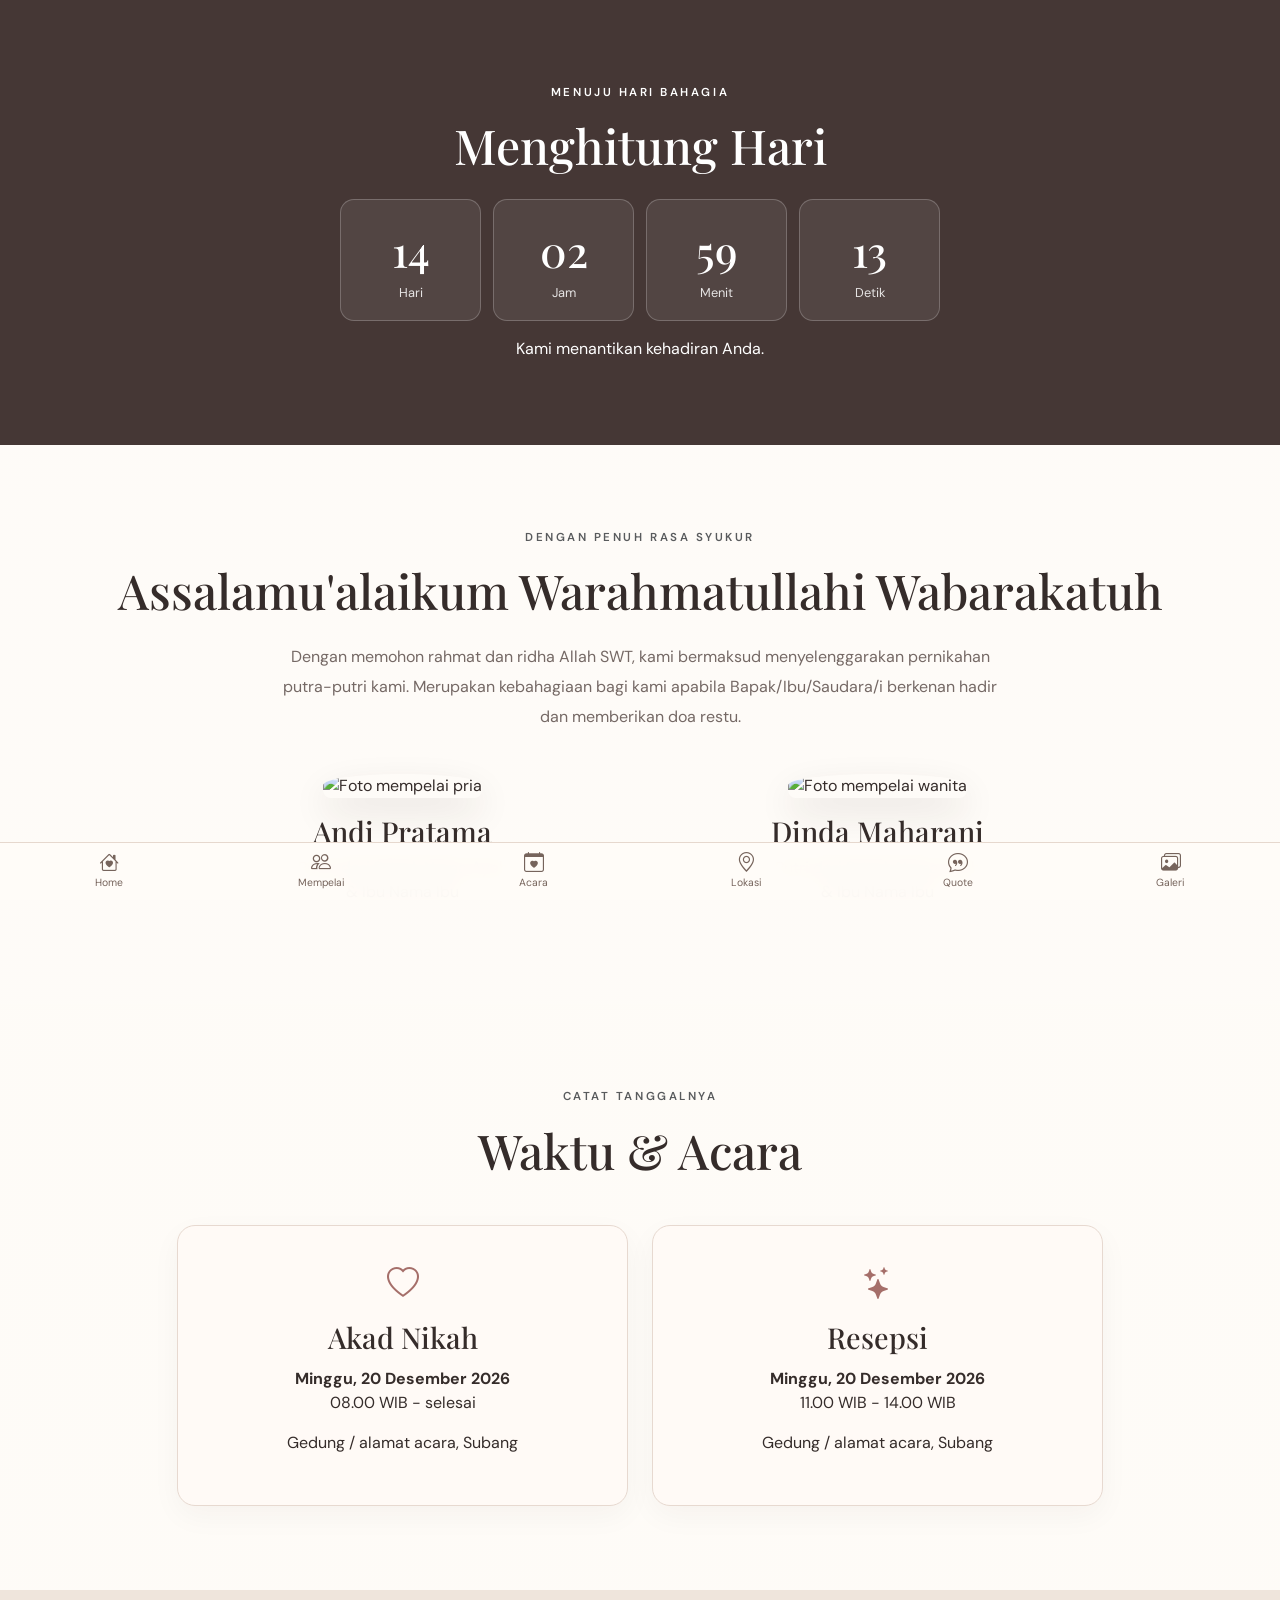
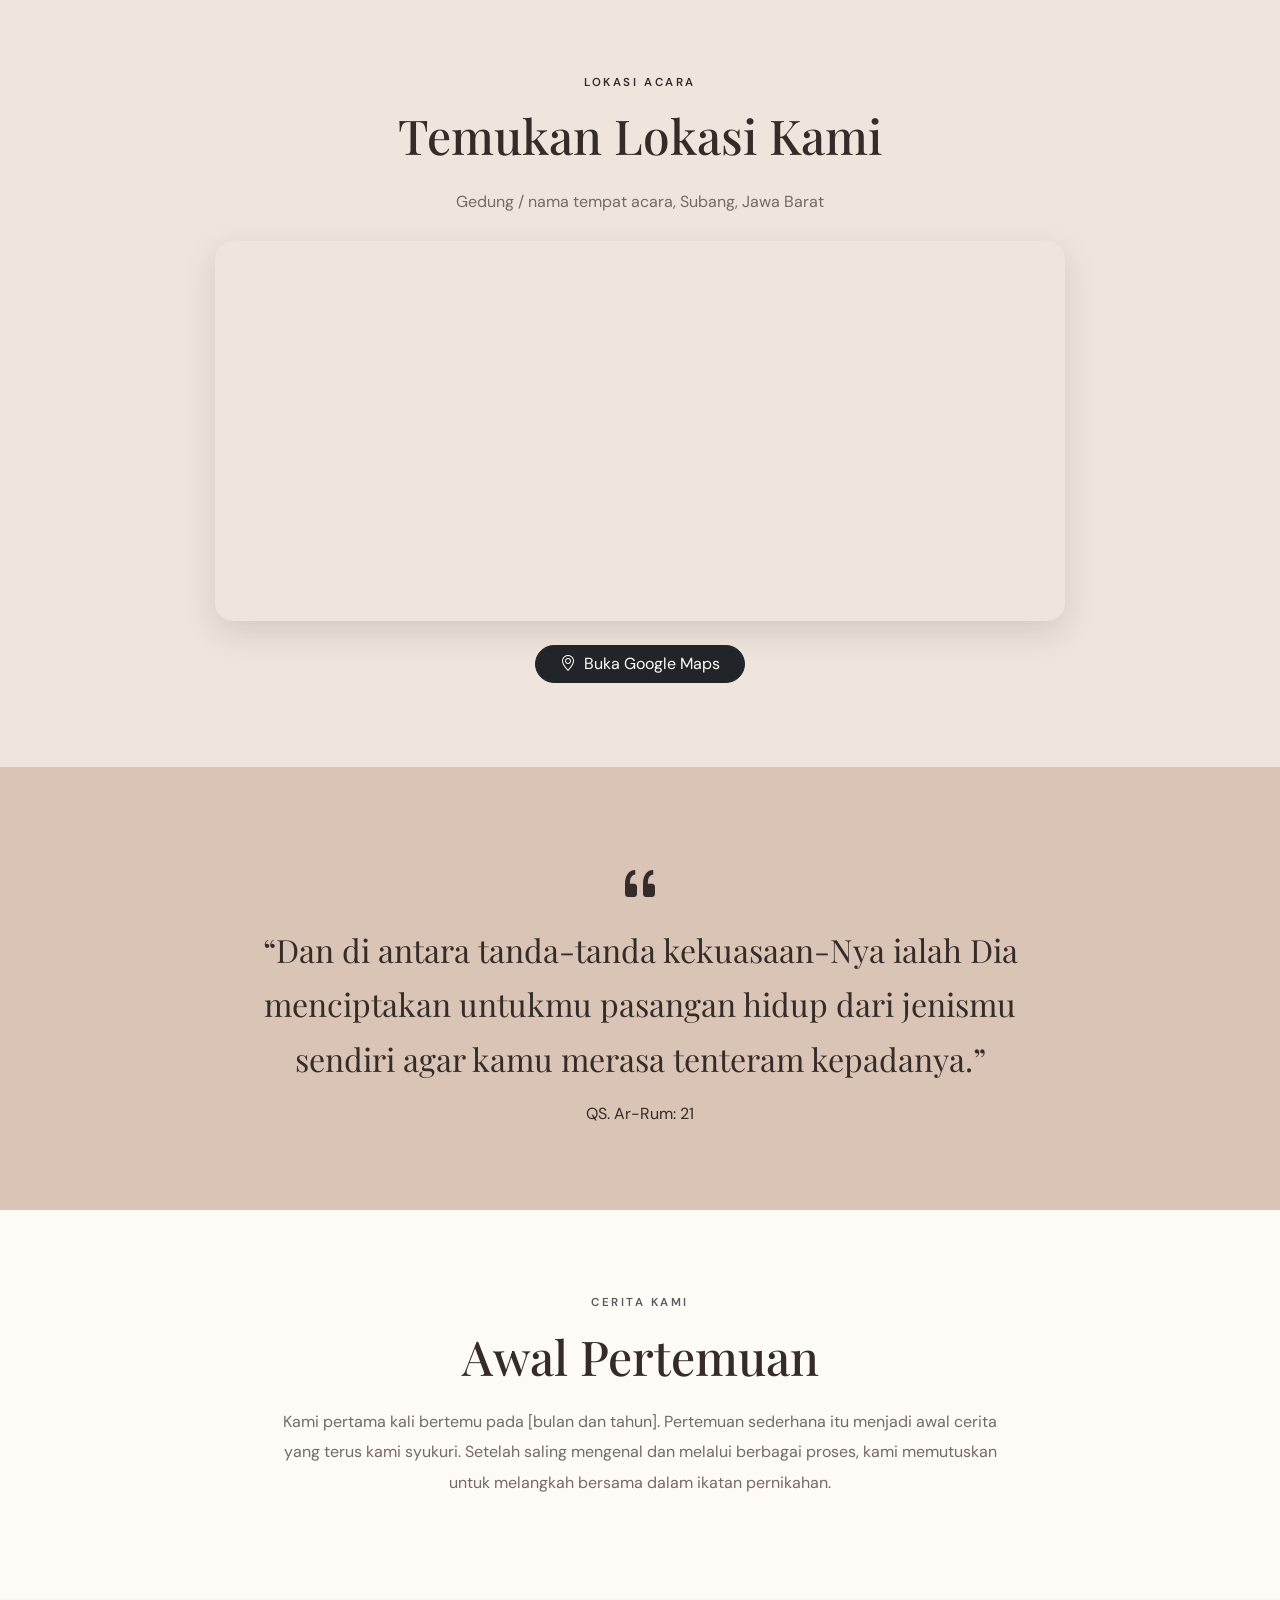
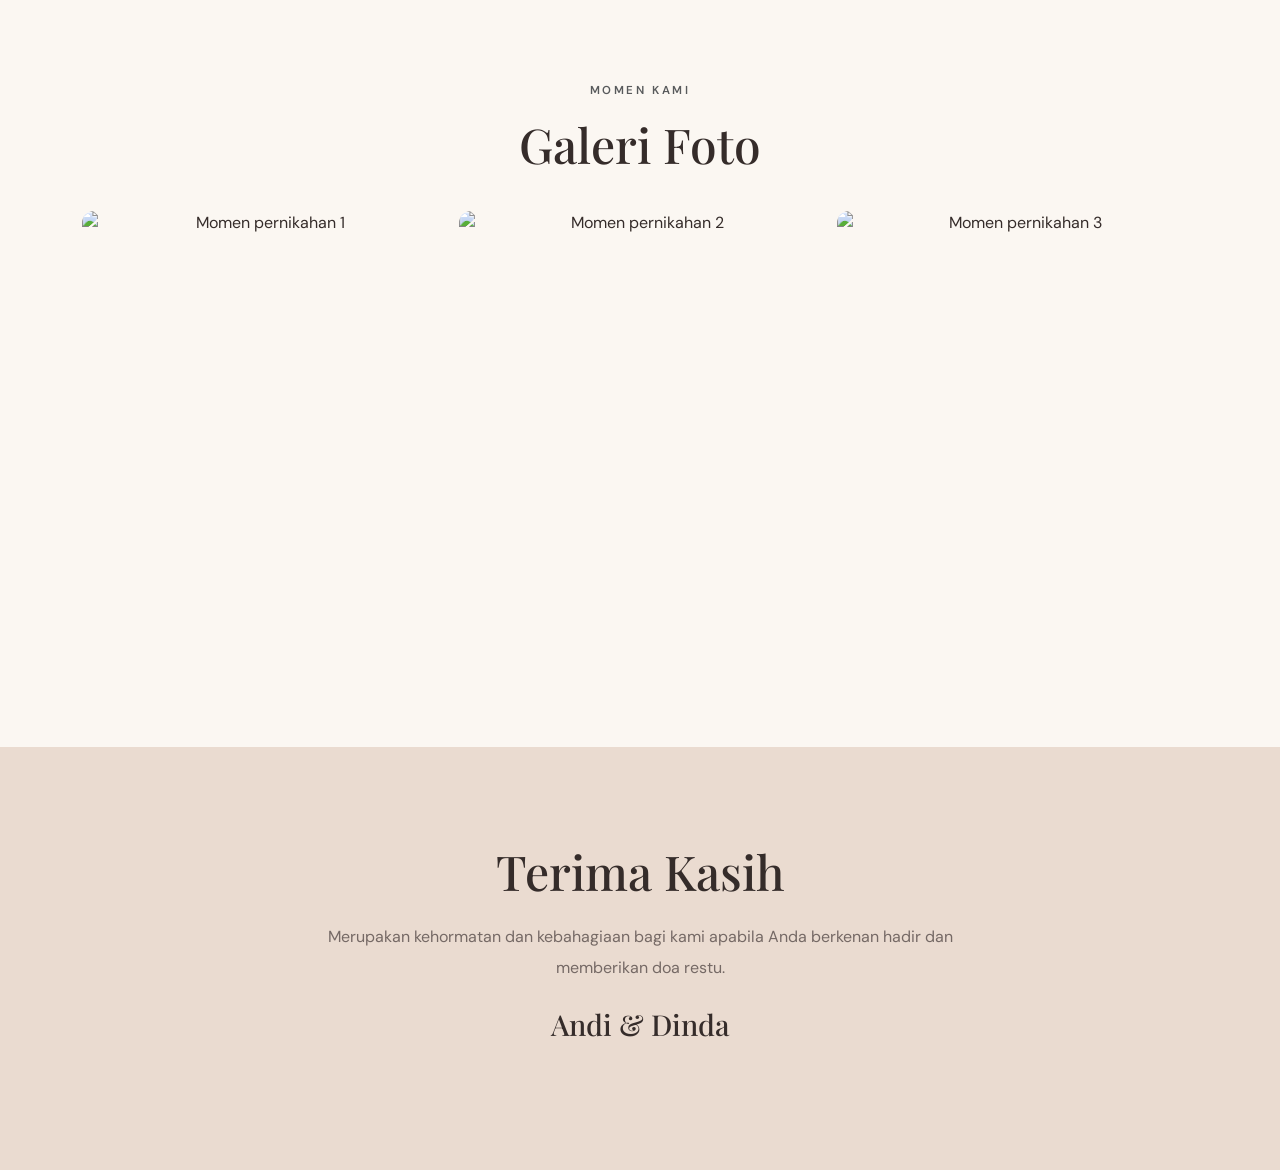
==== undangan-pernikahan-template-02/isi.html @ fbd744ca "Add files via upload" ====
<!doctype html>
<html lang="id">
<head>
  <meta charset="utf-8">
  <meta name="viewport" content="width=device-width, initial-scale=1">
  <meta name="description" content="Undangan pernikahan Andi dan Dinda.">
  <title>Andi & Dinda | Undangan Pernikahan</title>
  <link href="https://cdn.jsdelivr.net/npm/bootstrap@5.3.8/dist/css/bootstrap.min.css" rel="stylesheet">
  <link href="https://cdn.jsdelivr.net/npm/bootstrap-icons@1.11.3/font/bootstrap-icons.min.css" rel="stylesheet">
  <link href="style.css" rel="stylesheet">
</head>
<body class="invitation-page">
  <main>
    <section id="countdown" class="section-pad countdown-section text-center section-anchor">
      <div class="container reveal">
        <p class="eyebrow">MENUJU HARI BAHAGIA</p>
        <h2 class="section-title">Menghitung Hari</h2>
        <div class="countdown-grid mx-auto mt-4" aria-label="Hitung mundur pernikahan">
          <div><strong id="days">0</strong><span>Hari</span></div>
          <div><strong id="hours">00</strong><span>Jam</span></div>
          <div><strong id="minutes">00</strong><span>Menit</span></div>
          <div><strong id="seconds">00</strong><span>Detik</span></div>
        </div>
        <p id="countdownMessage" class="mt-3 mb-0">Kami menantikan kehadiran Anda.</p>
      </div>
    </section>

    <section class="section-pad text-center floral-section section-anchor" id="mempelai">
      <div class="container reveal scroll-rise">
        <p class="eyebrow text-muted">DENGAN PENUH RASA SYUKUR</p>
        <h2 class="section-title">Assalamu'alaikum Warahmatullahi Wabarakatuh</h2>
        <p class="section-copy mx-auto">Dengan memohon rahmat dan ridha Allah SWT, kami bermaksud menyelenggarakan pernikahan putra-putri kami. Merupakan kebahagiaan bagi kami apabila Bapak/Ibu/Saudara/i berkenan hadir dan memberikan doa restu.</p>
        <div class="row g-4 justify-content-center mt-3">
          <div class="col-10 col-md-5">
            <img class="couple-photo" src="https://images.unsplash.com/photo-1532712938310-34cb3982ef74?auto=format&fit=crop&w=900&q=85" alt="Foto mempelai pria">
            <h3 class="person-name mt-3">Andi Pratama</h3>
            <p>Putra dari Bapak Nama Ayah<br>& Ibu Nama Ibu</p>
          </div>
          <div class="col-10 col-md-5">
            <img class="couple-photo" src="https://images.unsplash.com/photo-1537633552985-df8429e8048b?auto=format&fit=crop&w=900&q=85" alt="Foto mempelai wanita">
            <h3 class="person-name mt-3">Dinda Maharani</h3>
            <p>Putri dari Bapak Nama Ayah<br>& Ibu Nama Ibu</p>
          </div>
        </div>
      </div>
    </section>

    <section id="acara" class="section-pad floral-section text-center section-anchor">
      <div class="container reveal scroll-rise">
        <p class="eyebrow text-muted">CATAT TANGGALNYA</p>
        <h2 class="section-title">Waktu & Acara</h2>
        <div class="row justify-content-center g-4 mt-2">
          <div class="col-11 col-md-5"><div class="event-card h-100">
            <i class="bi bi-heart event-icon"></i>
            <h3>Akad Nikah</h3>
            <p><strong>Minggu, 20 Desember 2026</strong><br>08.00 WIB - selesai</p>
            <p>Gedung / alamat acara, Subang</p>
          </div></div>
          <div class="col-11 col-md-5"><div class="event-card h-100">
            <i class="bi bi-stars event-icon"></i>
            <h3>Resepsi</h3>
            <p><strong>Minggu, 20 Desember 2026</strong><br>11.00 WIB - 14.00 WIB</p>
            <p>Gedung / alamat acara, Subang</p>
          </div></div>
        </div>
      </div>
    </section>

    <section id="lokasi" class="section-pad location-section text-center section-anchor">
      <div class="container reveal scroll-rise">
        <p class="eyebrow">LOKASI ACARA</p>
        <h2 class="section-title">Temukan Lokasi Kami</h2>
        <p class="section-copy mx-auto">Gedung / nama tempat acara, Subang, Jawa Barat</p>
        <div class="map-frame mx-auto mt-4">
          <!-- Ganti query pada URL dengan nama/alamat lokasi acara yang tepat. -->
          <iframe title="Peta lokasi acara" src="https://maps.google.com/maps?q=Subang%2C%20Jawa%20Barat&t=&z=13&ie=UTF8&iwloc=&output=embed" loading="lazy" referrerpolicy="no-referrer-when-downgrade" allowfullscreen></iframe>
        </div>
        <a class="btn btn-dark rounded-pill mt-4 px-4" target="_blank" rel="noopener" href="https://www.google.com/maps/search/?api=1&query=Subang%2C%20Jawa%20Barat">
          <i class="bi bi-geo-alt me-2"></i>Buka Google Maps
        </a>
      </div>
    </section>

    <section id="quote" class="section-pad quote-section text-center section-anchor">
      <div class="container reveal scroll-rise">
        <i class="bi bi-quote quote-mark"></i>
        <blockquote class="quote-text mx-auto">“Dan di antara tanda-tanda kekuasaan-Nya ialah Dia menciptakan untukmu pasangan hidup dari jenismu sendiri agar kamu merasa tenteram kepadanya.”</blockquote>
        <p class="mb-0">QS. Ar-Rum: 21</p>
      </div>
    </section>

    <section id="pertemuan" class="section-pad floral-section text-center section-anchor">
      <div class="container reveal">
        <p class="eyebrow text-muted">CERITA KAMI</p>
        <h2 class="section-title">Awal Pertemuan</h2>
        <p class="section-copy mx-auto">Kami pertama kali bertemu pada [bulan dan tahun]. Pertemuan sederhana itu menjadi awal cerita yang terus kami syukuri. Setelah saling mengenal dan melalui berbagai proses, kami memutuskan untuk melangkah bersama dalam ikatan pernikahan.</p>
      </div>
    </section>

    <section id="galeri" class="section-pad gallery-section text-center section-anchor">
      <div class="container reveal">
        <p class="eyebrow text-muted">MOMEN KAMI</p>
        <h2 class="section-title">Galeri Foto</h2>
        <div class="row g-3 mt-3">
          <div class="col-6 col-md-4"><img class="gallery-photo" src="https://images.unsplash.com/photo-1519741497674-611481863552?auto=format&fit=crop&w=900&q=85" alt="Momen pernikahan 1" loading="lazy"></div>
          <div class="col-6 col-md-4"><img class="gallery-photo" src="https://images.unsplash.com/photo-1511285560929-80b456fea0bc?auto=format&fit=crop&w=900&q=85" alt="Momen pernikahan 2" loading="lazy"></div>
          <div class="col-6 col-md-4"><img class="gallery-photo" src="https://images.unsplash.com/photo-1465495976277-4387d4b0e4a6?auto=format&fit=crop&w=900&q=85" alt="Momen pernikahan 3" loading="lazy"></div>
        </div>
      </div>
    </section>

    <section id="penutup" class="section-pad closing-section text-center section-anchor">
      <div class="container reveal">
        <h2 class="section-title">Terima Kasih</h2>
        <p class="section-copy mx-auto">Merupakan kehormatan dan kebahagiaan bagi kami apabila Anda berkenan hadir dan memberikan doa restu.</p>
        <h3 class="person-name mt-4">Andi & Dinda</h3>
      </div>
    </section>
  </main>

  <nav class="bottom-nav" aria-label="Navigasi undangan">
    <a href="#home"><i class="bi bi-house-heart"></i><span>Home</span></a>
    <a href="#mempelai"><i class="bi bi-people"></i><span>Mempelai</span></a>
    <a href="#acara"><i class="bi bi-calendar-heart"></i><span>Acara</span></a>
    <a href="#lokasi"><i class="bi bi-geo-alt"></i><span>Lokasi</span></a>
    <a href="#quote"><i class="bi bi-chat-quote"></i><span>Quote</span></a>
    <a href="#galeri"><i class="bi bi-images"></i><span>Galeri</span></a>
  </nav>

  <script src="script.js"></script>
</body>
</html>
---- undangan-pernikahan-template-02/style.css ----
@import url('https://fonts.googleapis.com/css2?family=DM+Sans:wght@400;500;600&family=Playfair+Display:wght@400;500;600&display=swap');

:root {
  --cream: #f8f3ed;
  --ink: #352c2a;
  --rose: #a56e69;
  --muted: #756965;
}
* { box-sizing: border-box; }
html { scroll-behavior: smooth; scroll-padding-top: 20px; }
body { margin: 0; color: var(--ink); font-family: 'DM Sans', sans-serif; background: var(--cream); }
h1, h2, h3, .person-name { font-family: 'Playfair Display', serif; }
.cover-page { min-height: 100vh; }
.cover-wrap {
  min-height: 100vh; position: relative; display: grid; place-items: center; padding: 32px 18px;
  color: white; background: url('fhoto cover.jpg') center 42% / cover no-repeat;
}
.cover-shade, .hero-overlay { position: absolute; inset: 0; background: linear-gradient(180deg, rgba(24,19,18,.24), rgba(24,19,18,.72)); }
.cover-content { position: relative; z-index: 1; width: min(100%, 620px); padding: 36px 20px; }
.eyebrow { letter-spacing: .22em; font-size: .72rem; font-weight: 600; }
.cover-names, .display-names { font-size: clamp(3rem, 10vw, 5.7rem); line-height: 1.08; margin: 16px 0; }
.cover-names span, .display-names span { color: #e5c6b7; font-style: italic; }
.cover-date { letter-spacing: .12em; }
.guest-box { margin: 28px auto; padding: 14px 20px; max-width: 330px; border-top: 1px solid #ffffff88; border-bottom: 1px solid #ffffff88; }
.guest-name { font-weight: 600; font-size: 1.1rem; }
.open-invitation { color: var(--ink); font-weight: 600; }
.cover-note { font-size: .85rem; }
.hero-flower {
  min-height: 92vh; display: grid; place-items: center; position: relative; color: white; padding: 100px 18px 120px;
  background: url('https://images.unsplash.com/photo-1490750967868-88aa4486c946?auto=format&fit=crop&w=1800&q=90') center / cover no-repeat;
}
.hero-overlay { background: linear-gradient(180deg, rgba(38,27,25,.38), rgba(38,27,25,.65)); }
.hero-text { position: relative; z-index: 1; max-width: 760px; }
.hero-text .lead { max-width: 560px; margin: 18px auto; }
.hero-date { margin: 24px 0; letter-spacing: .1em; }
.section-pad { padding: 84px 0; }
.floral-section { background: linear-gradient(rgba(255,252,248,.92), rgba(255,252,248,.92)), url('https://images.unsplash.com/photo-1490750967868-88aa4486c946?auto=format&fit=crop&w=1600&q=85') center / cover fixed; }
.section-title { font-size: clamp(2rem, 5vw, 3rem); margin: 12px 0 22px; }
.section-copy { max-width: 720px; color: var(--muted); line-height: 1.9; }
.couple-photo { width: min(100%, 300px); aspect-ratio: 4 / 5; object-fit: cover; border-radius: 48% 48% 8px 8px; box-shadow: 0 14px 36px #38251d1c; }
.person-name { font-size: 1.8rem; }
.countdown-section { background: #453735; color: white; }
.countdown-grid { display: grid; grid-template-columns: repeat(4, minmax(0, 1fr)); gap: 12px; max-width: 600px; }
.countdown-grid div { background: #ffffff12; border: 1px solid #ffffff38; border-radius: 14px; padding: 18px 8px; }
.countdown-grid strong { display: block; font-size: clamp(1.7rem, 5vw, 2.7rem); font-weight: 500; font-family: 'Playfair Display', serif; }
.countdown-grid span { display: block; font-size: .8rem; opacity: .85; }
.event-card { background: #fffaf6; padding: 34px 22px; border: 1px solid #e7d9d0; border-radius: 18px; box-shadow: 0 10px 30px #38251d0a; }
.event-card h3 { font-size: 1.8rem; margin: 12px 0; }
.event-icon { font-size: 2rem; color: var(--rose); }
.location-section { background: #efe5dc; }
.map-frame { max-width: 850px; overflow: hidden; border-radius: 18px; box-shadow: 0 12px 32px #38251d22; }
.map-frame iframe { display: block; width: 100%; height: 380px; border: 0; }
.quote-section { background: #d9c4b5; }
.quote-mark { font-size: 3rem; }
.quote-text { max-width: 760px; font-family: 'Playfair Display', serif; font-size: clamp(1.3rem, 3.5vw, 2rem); line-height: 1.7; }
.gallery-section { background: #fbf7f2; }
.gallery-photo { display: block; width: 100%; aspect-ratio: 4 / 5; object-fit: cover; border-radius: 12px; transition: transform .35s ease, box-shadow .35s ease; }
.gallery-photo:hover { transform: translateY(-5px); box-shadow: 0 14px 28px #38251d20; }
.closing-section { padding-bottom: 120px; background: #eadbd0; }
.bottom-nav {
  position: fixed; z-index: 1000; bottom: 0; left: 0; right: 0; display: flex; justify-content: space-around; gap: 2px;
  padding: 9px 4px calc(9px + env(safe-area-inset-bottom)); background: rgba(255,252,248,.96); border-top: 1px solid #e6d8ce;
  backdrop-filter: blur(12px);
}
.bottom-nav a { flex: 1; min-width: 0; display: flex; flex-direction: column; align-items: center; gap: 3px; color: #76645c; text-decoration: none; font-size: .65rem; }
.bottom-nav i { font-size: 1.25rem; line-height: 1; }
.bottom-nav a.active { color: #9a5e58; }
.reveal { opacity: 0; transform: translateY(42px); transition: opacity .85s ease, transform .85s cubic-bezier(.2,.7,.2,1); }
.reveal.visible { opacity: 1; transform: translateY(0); }
@media (max-width: 480px) {
  .section-pad { padding: 64px 0; }
  .countdown-grid { gap: 6px; padding: 0 8px; }
  .countdown-grid div { padding: 14px 4px; }
  .bottom-nav a { font-size: .58rem; }
  .bottom-nav i { font-size: 1.15rem; }
  .map-frame iframe { height: 300px; }
}
@media (prefers-reduced-motion: reduce) {
  html { scroll-behavior: auto; }
  .reveal { opacity: 1; transform: none; transition: none; }
}

/* Animasi muncul dari bawah saat di-scroll */
.scroll-rise {
  opacity: 0;
  transform: translateY(55px);
  transition:
    opacity 0.9s ease,
    transform 0.9s cubic-bezier(0.22, 1, 0.36, 1);
}

.scroll-rise.is-visible {
  opacity: 1;
  transform: translateY(0);
}

@media (prefers-reduced-motion: reduce) {
  .scroll-rise {
    opacity: 1;
    transform: none;
    transition: none;
  }
}
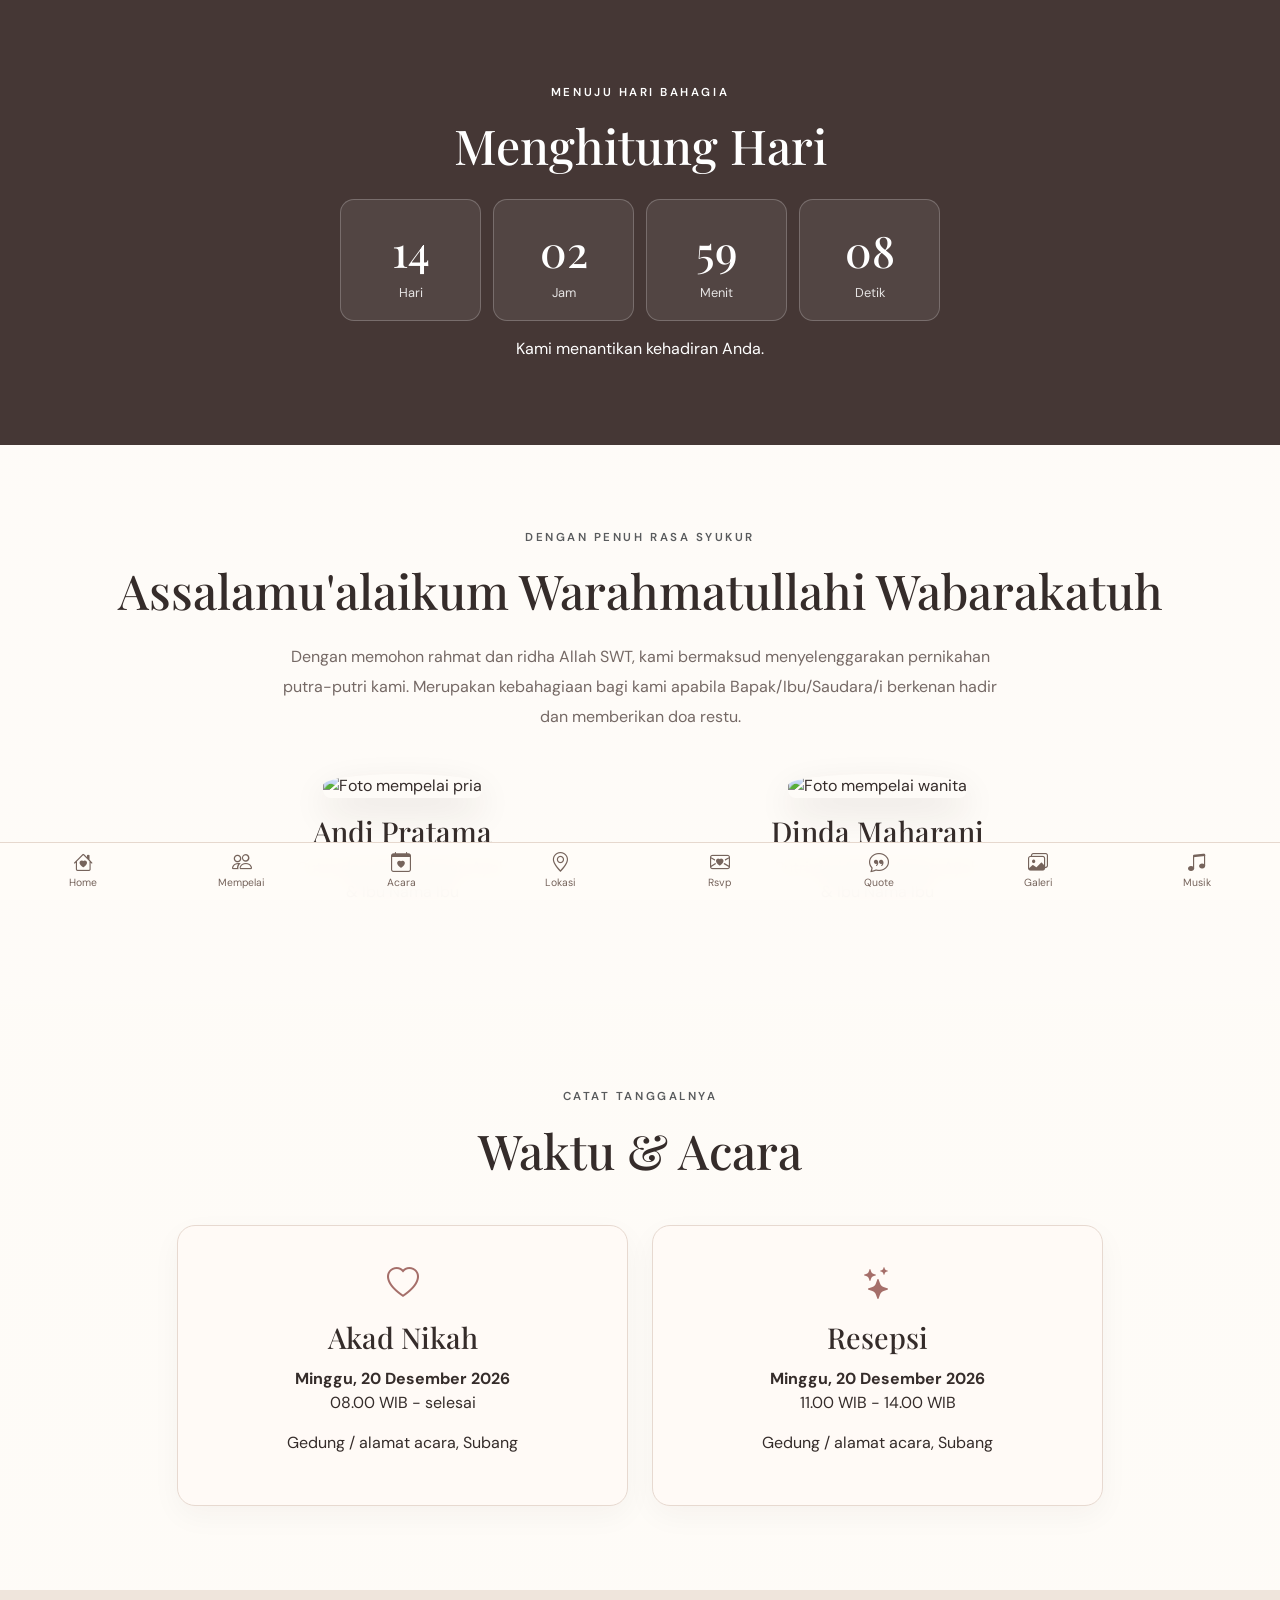
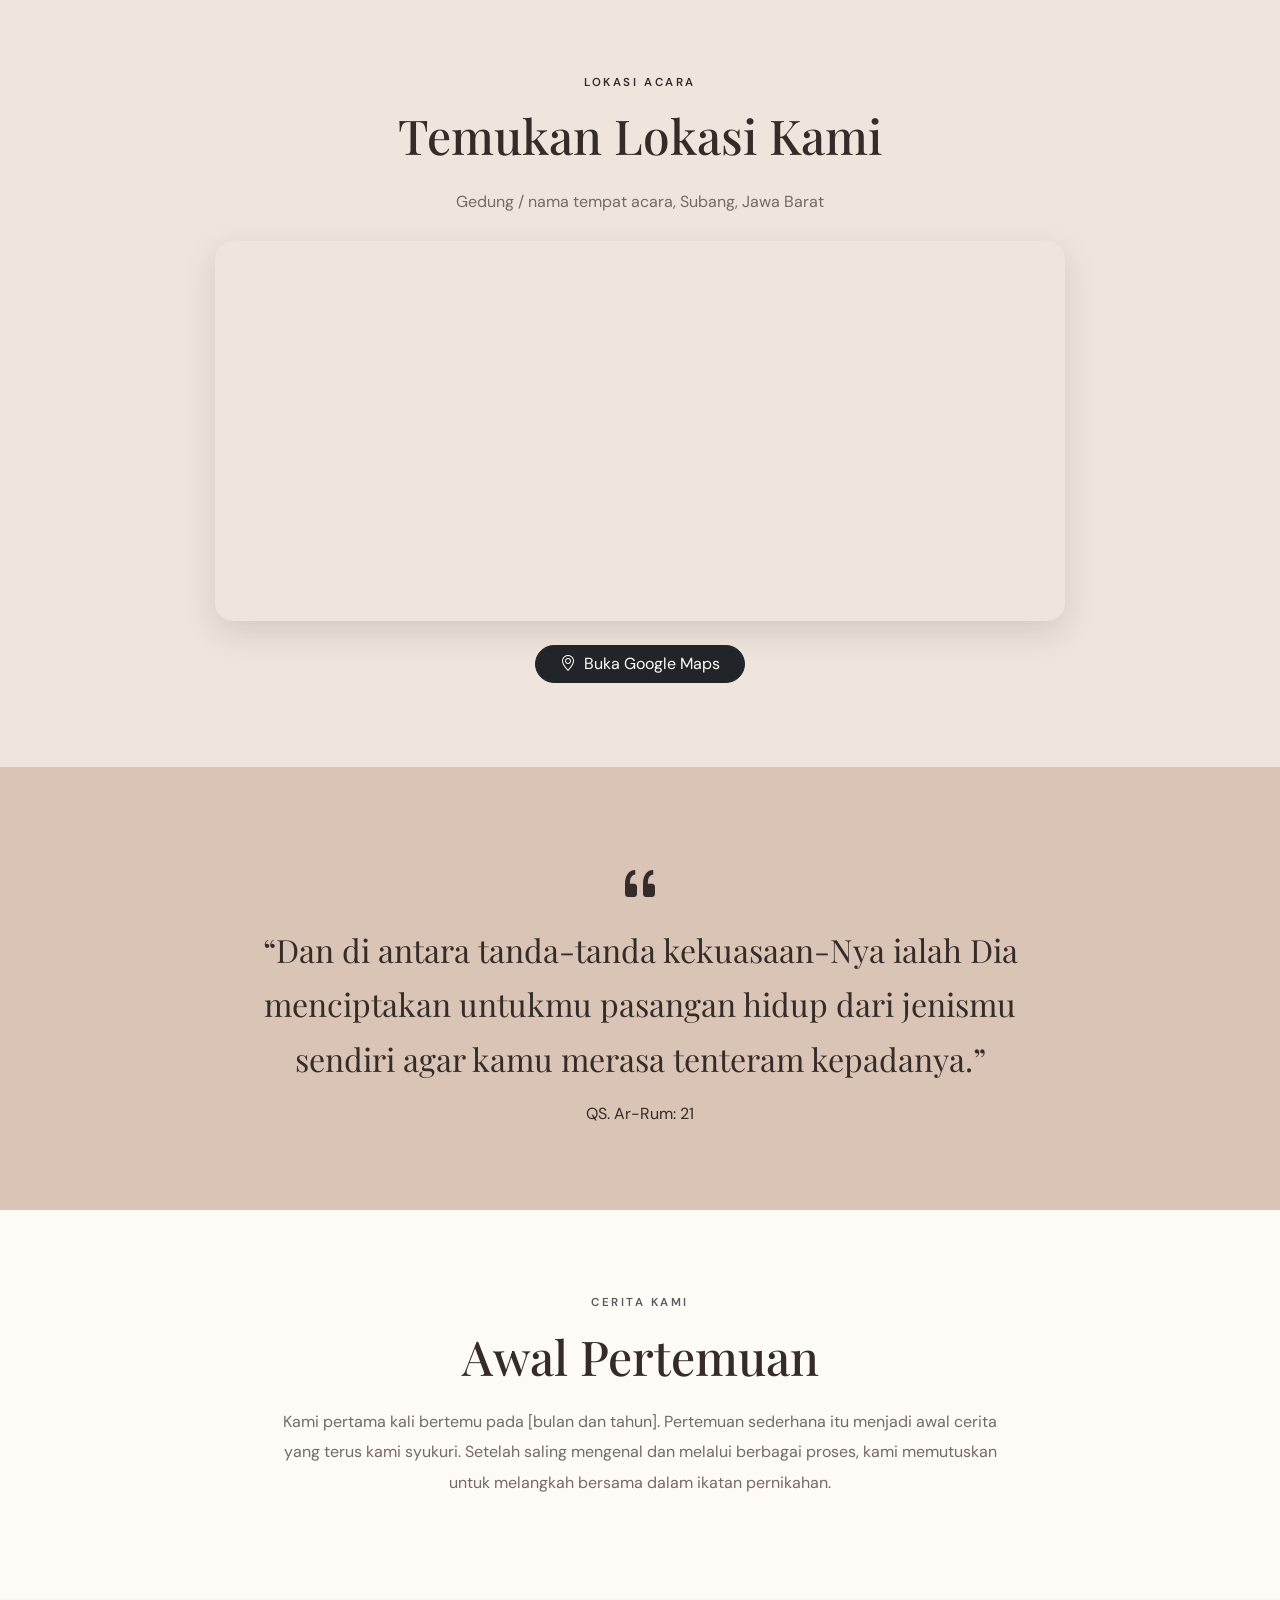
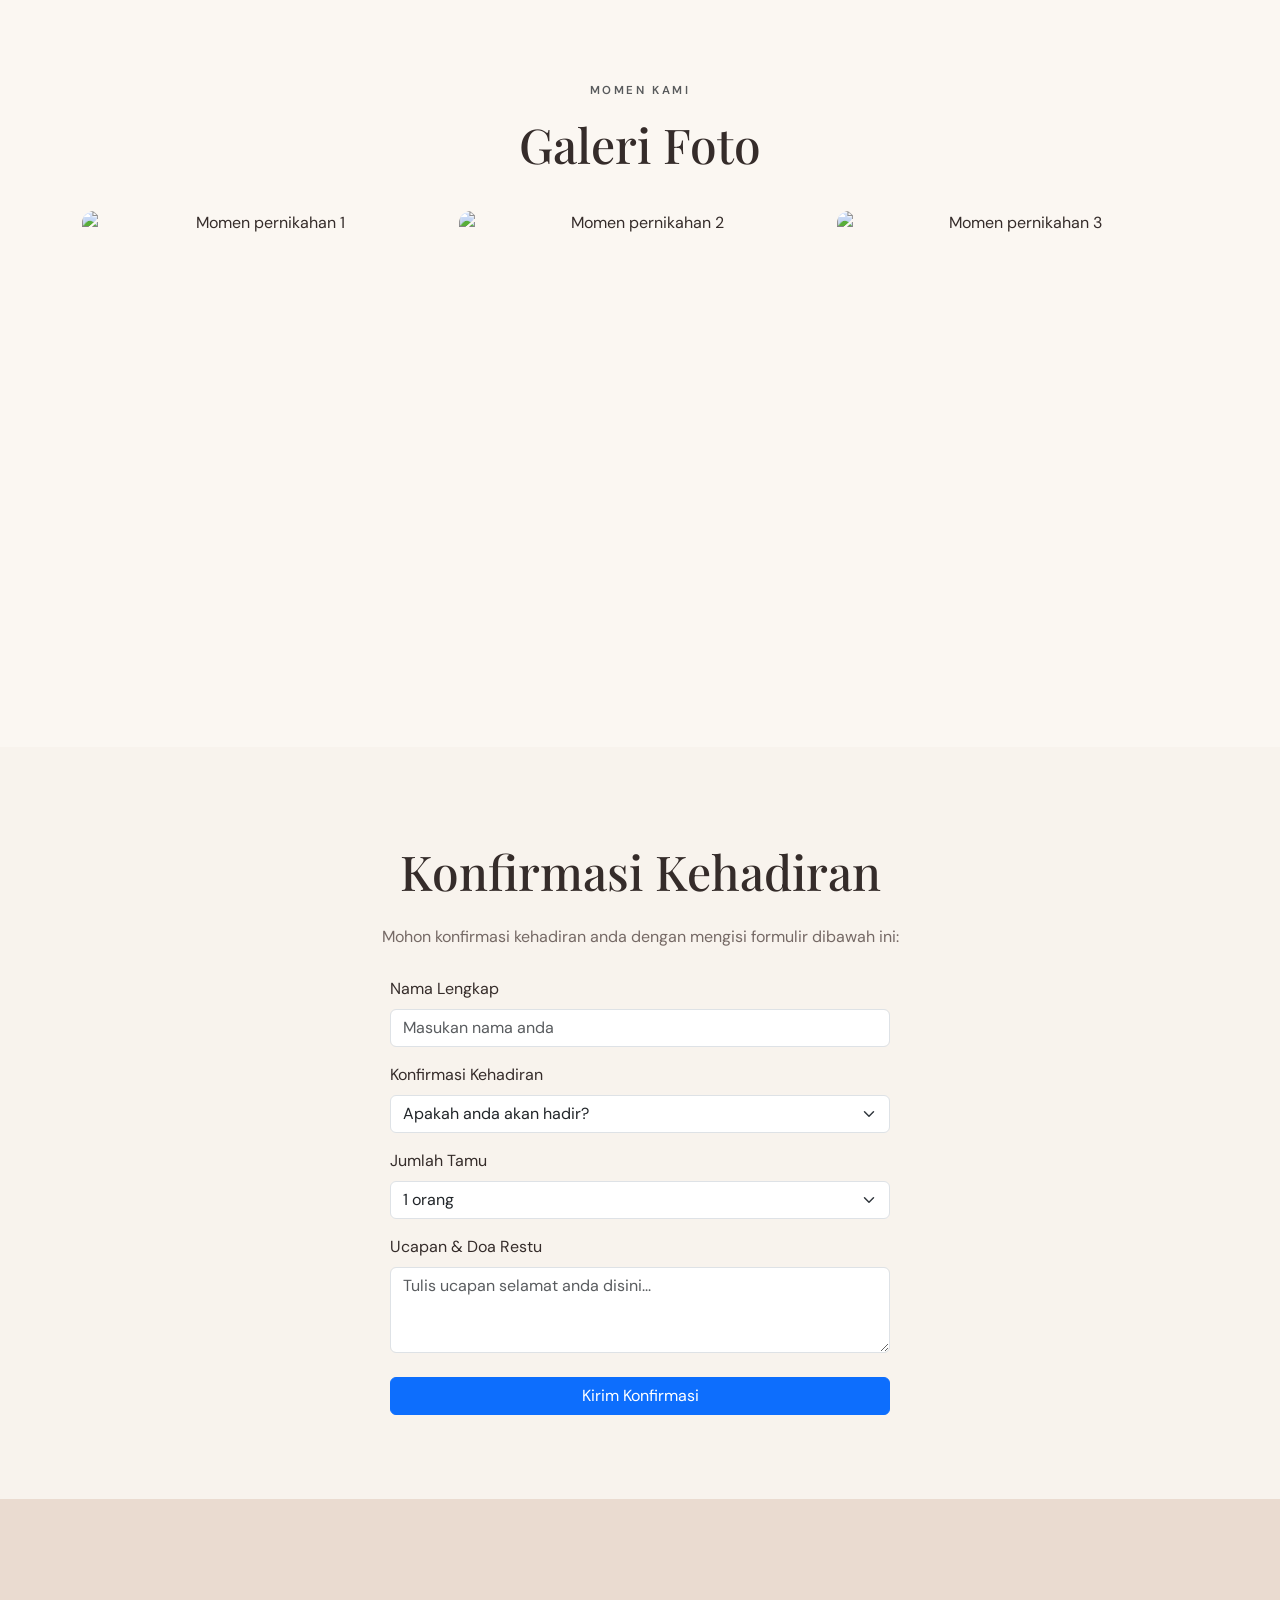
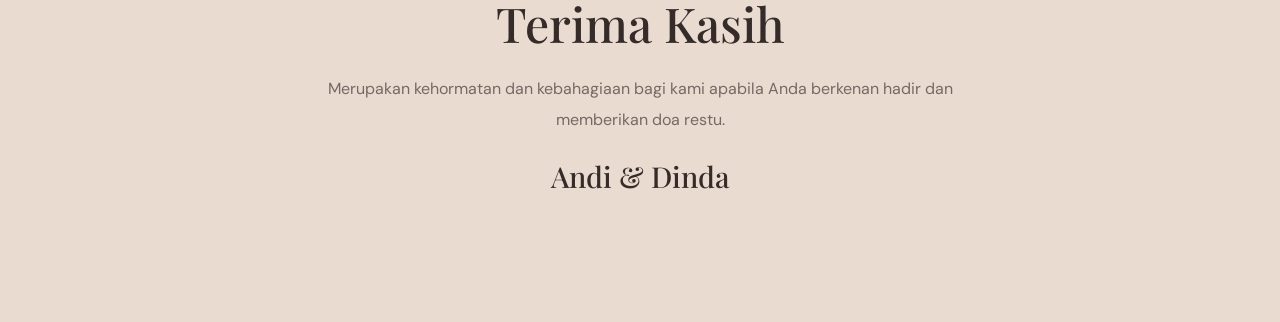
==== commit 443627ed: "Update isi.html" ====
--- a/undangan-pernikahan-template-02/isi.html
+++ b/undangan-pernikahan-template-02/isi.html
@@ -10,6 +10,11 @@
   <link href="style.css" rel="stylesheet">
 </head>
 <body class="invitation-page">
+  <!--fITUR MUSIK LATAR  -->
+  <audio id="musik-undangan" autoplay lopp>
+    <source src="musik.mp3" type="audio/mpeg">
+    Browser Anda tidak mendukung pemutar musik.
+  </audio>
   <main>
     <section id="countdown" class="section-pad countdown-section text-center section-anchor">
       <div class="container reveal">
@@ -46,7 +51,7 @@
     </section>
 
     <section id="acara" class="section-pad floral-section text-center section-anchor">
-      <div class="container reveal scroll-rise">
+      <div class="container reveal">
         <p class="eyebrow text-muted">CATAT TANGGALNYA</p>
         <h2 class="section-title">Waktu & Acara</h2>
         <div class="row justify-content-center g-4 mt-2">
@@ -67,7 +72,7 @@
     </section>
 
     <section id="lokasi" class="section-pad location-section text-center section-anchor">
-      <div class="container reveal scroll-rise">
+      <div class="container reveal">
         <p class="eyebrow">LOKASI ACARA</p>
         <h2 class="section-title">Temukan Lokasi Kami</h2>
         <p class="section-copy mx-auto">Gedung / nama tempat acara, Subang, Jawa Barat</p>
@@ -82,7 +87,7 @@
     </section>
 
     <section id="quote" class="section-pad quote-section text-center section-anchor">
-      <div class="container reveal scroll-rise">
+      <div class="container reveal">
         <i class="bi bi-quote quote-mark"></i>
         <blockquote class="quote-text mx-auto">“Dan di antara tanda-tanda kekuasaan-Nya ialah Dia menciptakan untukmu pasangan hidup dari jenismu sendiri agar kamu merasa tenteram kepadanya.”</blockquote>
         <p class="mb-0">QS. Ar-Rum: 21</p>
@@ -109,6 +114,41 @@
       </div>
     </section>
 
+    <section id="rsvp" class="section-pad text-center section-anchor">
+      <div class="container reveal">
+        <h2 class="section-title">Konfirmasi Kehadiran</h2>
+        <p class="section-copy mx-auto">Mohon konfirmasi kehadiran anda dengan mengisi formulir dibawah ini:</p>
+
+        <!--Form rsvp -->
+        <form class="rsvp-form mt-4 mx-auto" style="max-width: 500px;">
+          <div class="mb-3 text-start">
+            <label for="nama" class="form-label">Nama Lengkap</label>
+            <input type="text" class="form-control" id="nama" placeholder="Masukan nama anda" required>
+          </div>
+          <div class="mb-3 text-start">
+            <label for="status" class="form-label">Konfirmasi Kehadiran</label>
+            <select class="form-select" id="status" required>
+              <option value="" selected disabled>Apakah anda akan hadir?</option>
+              <option value="Hadir">Ya, saya akan hadir?</option>
+              <option value="tidak-hadir">Maaf, Saya tidak bisa hadir?</option>
+              <option value="ragu">Masih ragu-ragu</option>
+            </select>
+          </div>
+          <div class="mb-3 text-start">
+            <label for="jumlah" class="form-label">Jumlah Tamu</label>
+            <select class="form-select" id="jumlah" required>
+              <option value="1">1 orang</option>
+              <option value="2">2 orang</option>
+            </select>
+          </div>
+          <div class="mb-3 text-start">
+            <label for="ucapan" class="form-label">Ucapan & Doa Restu</label>
+            <textarea class="form-control" id="ucapan" rows="3" placeholder="Tulis ucapan selamat anda disini..."></textarea>
+          </div>
+          <button type="submit" class="btn btn-primary w-100 mt-2">Kirim Konfirmasi</button>
+        </form>
+      </div>
+    </section>
     <section id="penutup" class="section-pad closing-section text-center section-anchor">
       <div class="container reveal">
         <h2 class="section-title">Terima Kasih</h2>
@@ -123,10 +163,12 @@
     <a href="#mempelai"><i class="bi bi-people"></i><span>Mempelai</span></a>
     <a href="#acara"><i class="bi bi-calendar-heart"></i><span>Acara</span></a>
     <a href="#lokasi"><i class="bi bi-geo-alt"></i><span>Lokasi</span></a>
+    <a href="#rsvp"><i class="bi bi-envelope-heart"></i><span>Rsvp</span></a>
     <a href="#quote"><i class="bi bi-chat-quote"></i><span>Quote</span></a>
     <a href="#galeri"><i class="bi bi-images"></i><span>Galeri</span></a>
+    <a href="#music" id="music-toggle"><i class="bi bi-music-note-beamed"></i><span>Musik</span></a>
   </nav>
 
   <script src="script.js"></script>
 </body>
-</html>+</html>
--- a/undangan-pernikahan-template-02/style.css
+++ b/undangan-pernikahan-template-02/style.css
@@ -79,25 +79,3 @@
   html { scroll-behavior: auto; }
   .reveal { opacity: 1; transform: none; transition: none; }
 }
-
-/* Animasi muncul dari bawah saat di-scroll */
-.scroll-rise {
-  opacity: 0;
-  transform: translateY(55px);
-  transition:
-    opacity 0.9s ease,
-    transform 0.9s cubic-bezier(0.22, 1, 0.36, 1);
-}
-
-.scroll-rise.is-visible {
-  opacity: 1;
-  transform: translateY(0);
-}
-
-@media (prefers-reduced-motion: reduce) {
-  .scroll-rise {
-    opacity: 1;
-    transform: none;
-    transition: none;
-  }
-}
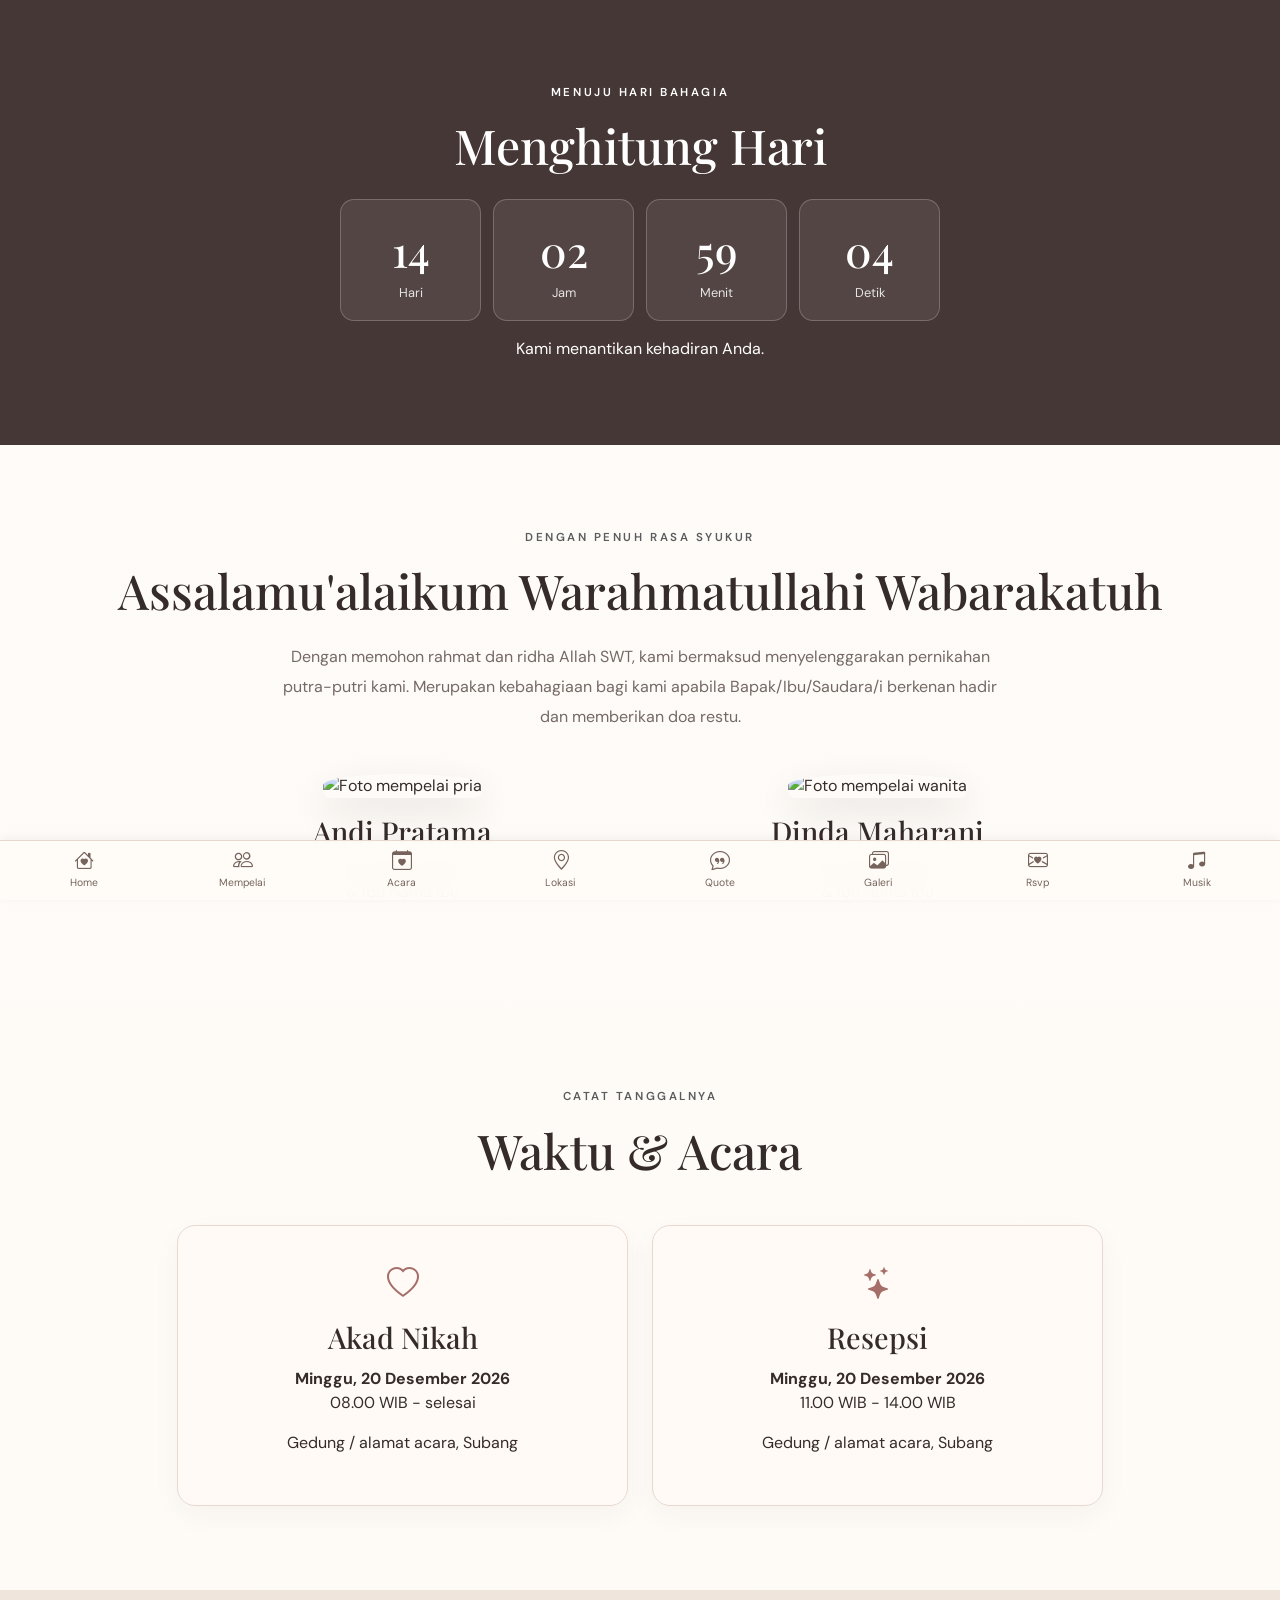
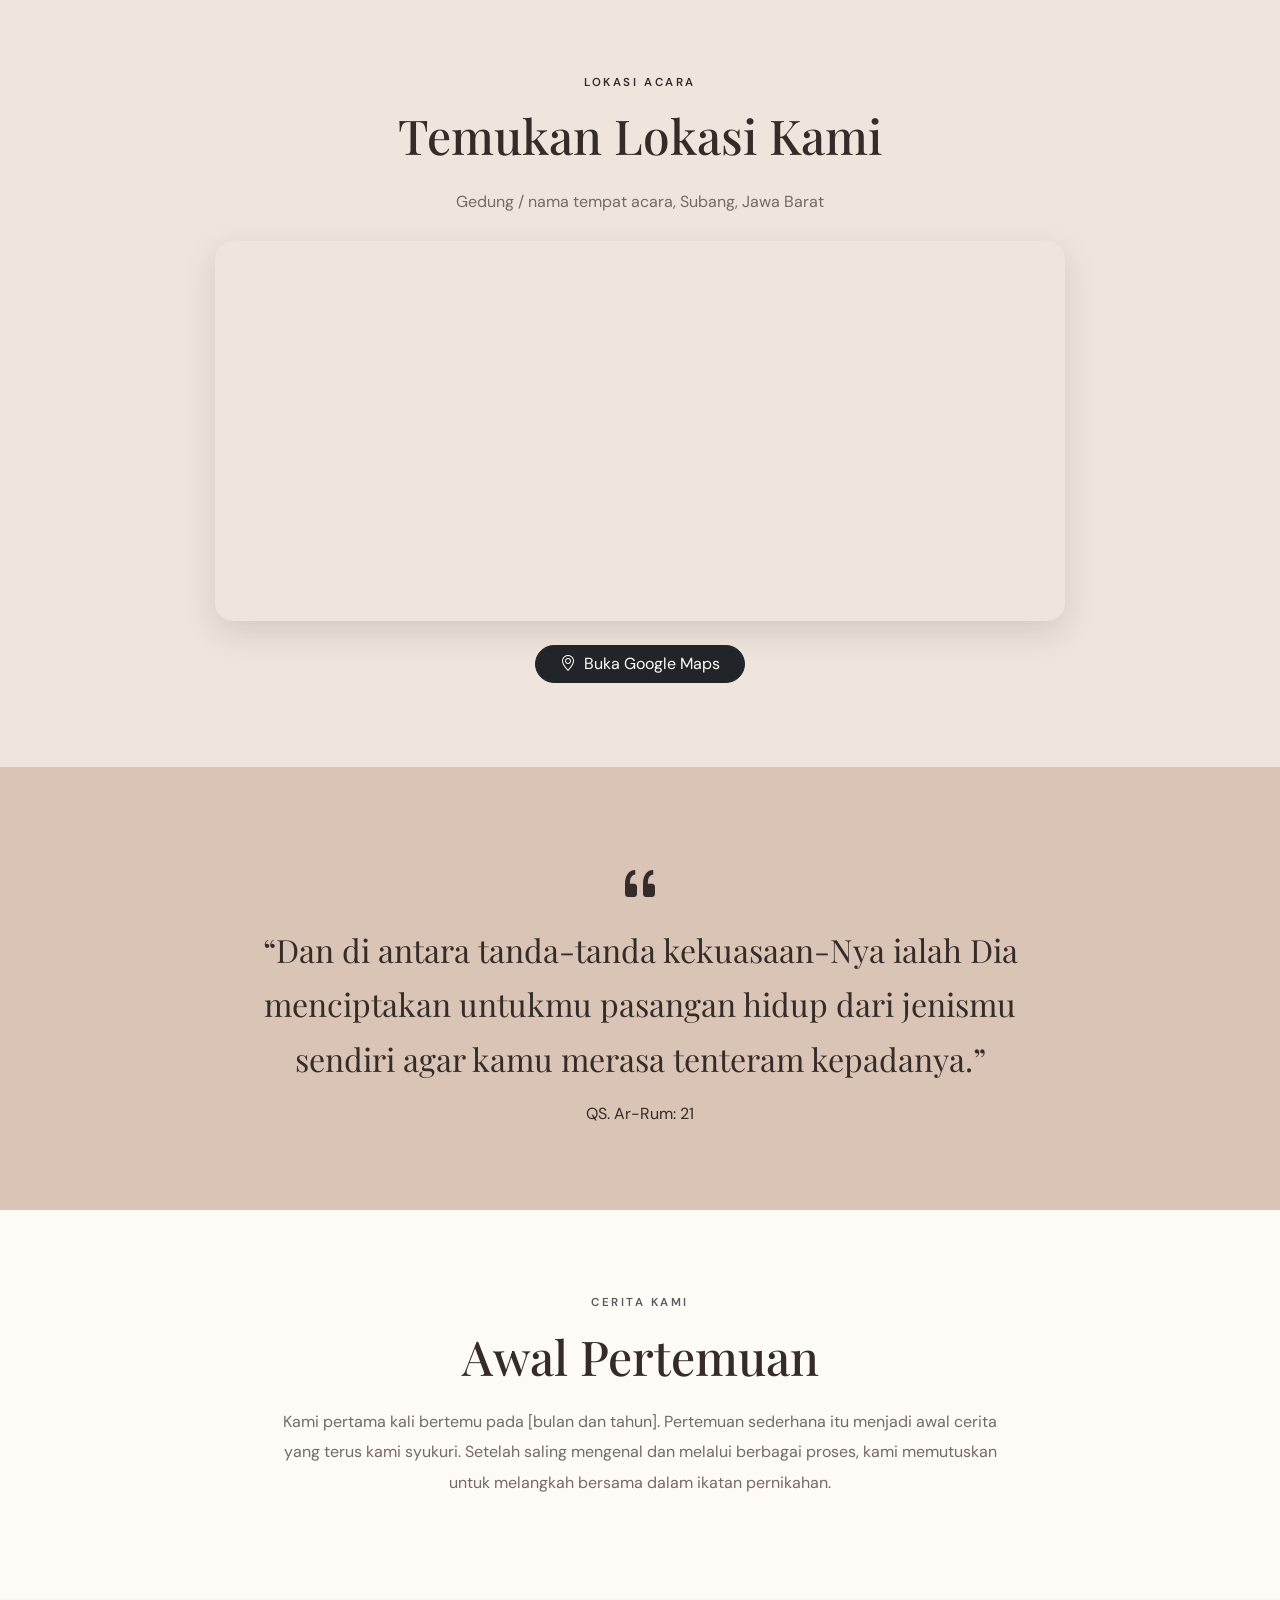
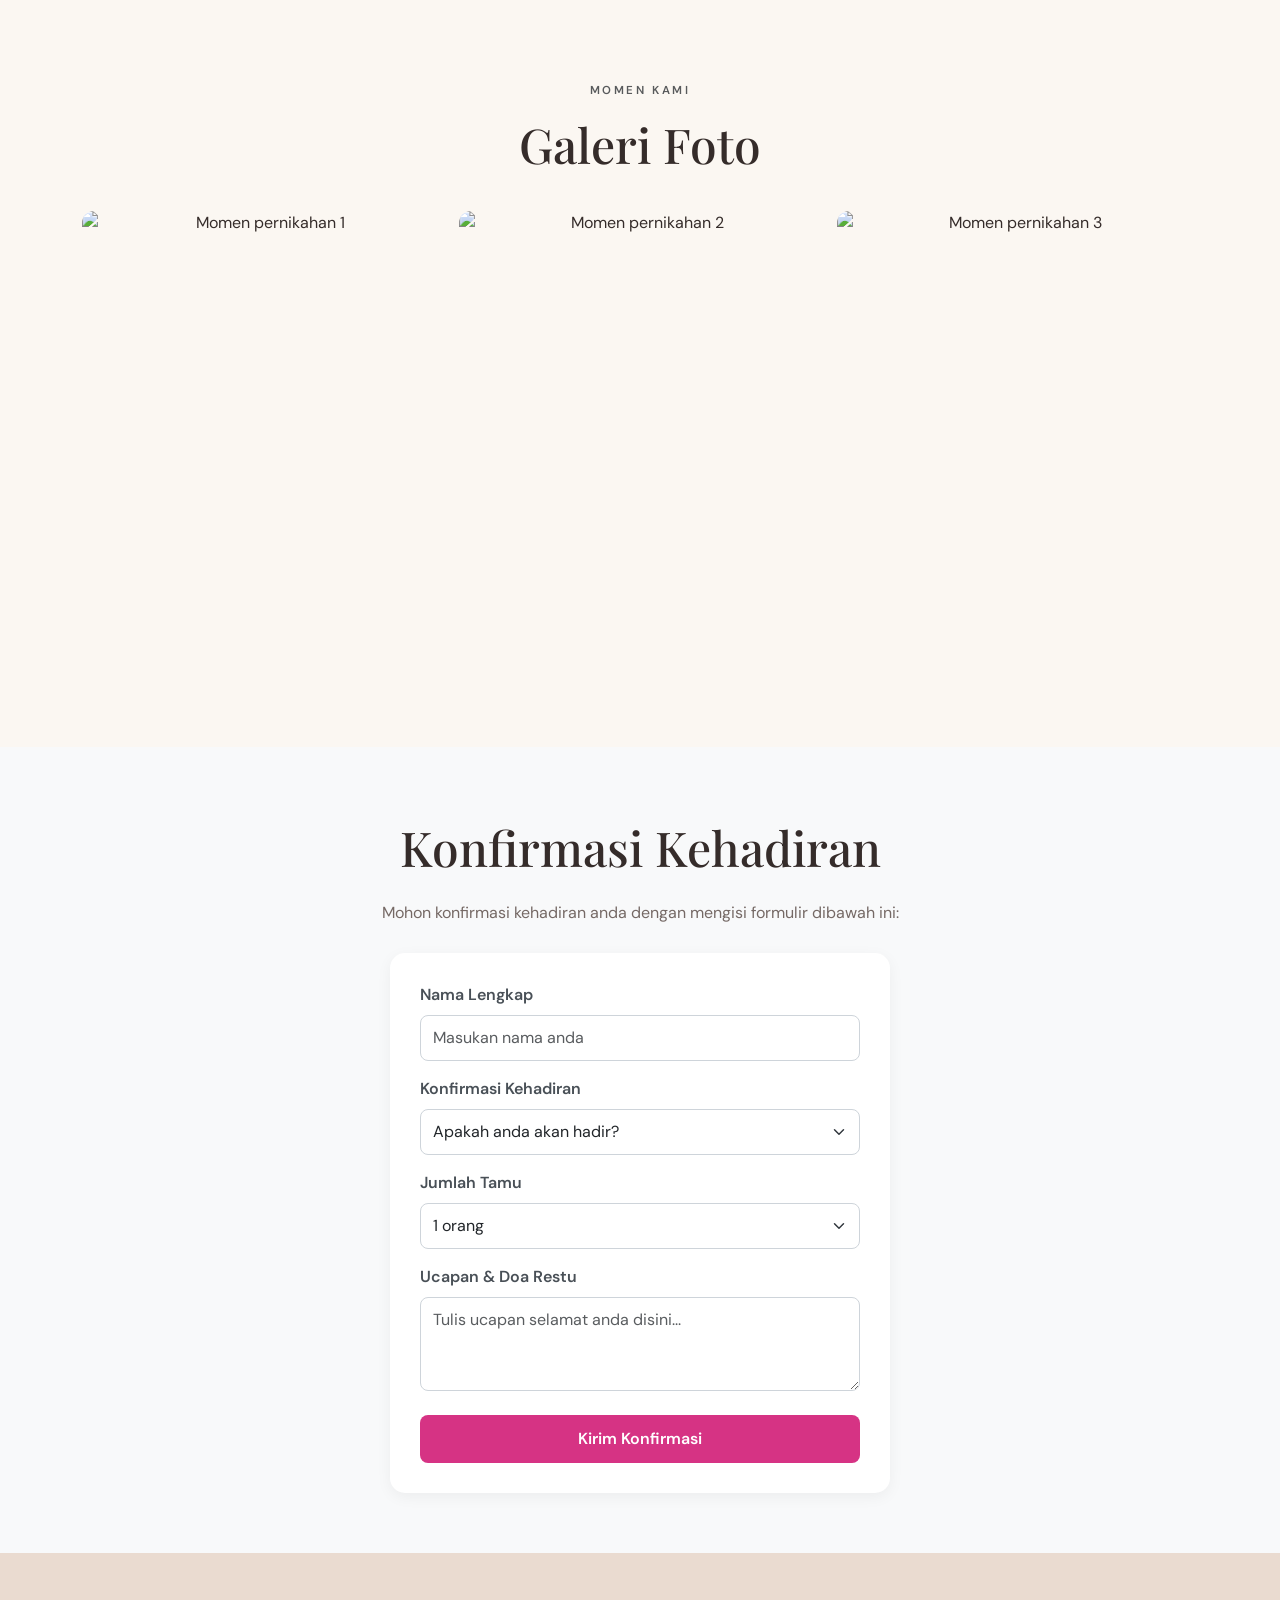
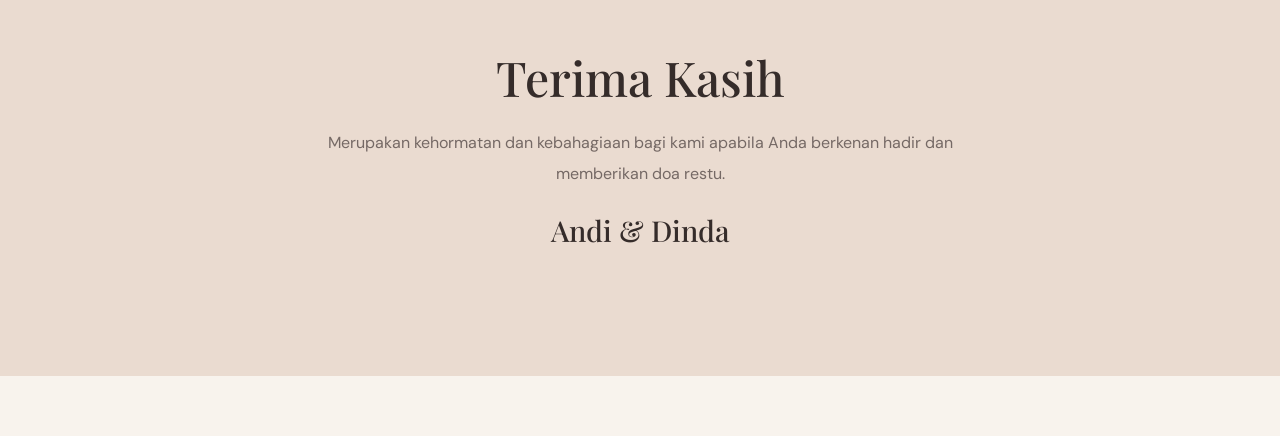
==== commit 2c7ad1e6: "Update isi.html" ====
--- a/undangan-pernikahan-template-02/isi.html
+++ b/undangan-pernikahan-template-02/isi.html
@@ -163,9 +163,9 @@
     <a href="#mempelai"><i class="bi bi-people"></i><span>Mempelai</span></a>
     <a href="#acara"><i class="bi bi-calendar-heart"></i><span>Acara</span></a>
     <a href="#lokasi"><i class="bi bi-geo-alt"></i><span>Lokasi</span></a>
-    <a href="#rsvp"><i class="bi bi-envelope-heart"></i><span>Rsvp</span></a>
     <a href="#quote"><i class="bi bi-chat-quote"></i><span>Quote</span></a>
     <a href="#galeri"><i class="bi bi-images"></i><span>Galeri</span></a>
+    <a href="#rsvp"><i class="bi bi-envelope-heart"></i><span>Rsvp</span></a>
     <a href="#music" id="music-toggle"><i class="bi bi-music-note-beamed"></i><span>Musik</span></a>
   </nav>
 
--- a/undangan-pernikahan-template-02/style.css
+++ b/undangan-pernikahan-template-02/style.css
@@ -6,10 +6,13 @@
   --rose: #a56e69;
   --muted: #756965;
 }
+
 * { box-sizing: border-box; }
 html { scroll-behavior: smooth; scroll-padding-top: 20px; }
-body { margin: 0; color: var(--ink); font-family: 'DM Sans', sans-serif; background: var(--cream); }
+body { margin: 0; color: var(--ink); font-family: 'DM Sans', sans-serif; background: var(--cream); padding-bottom: 60px; }
 h1, h2, h3, .person-name { font-family: 'Playfair Display', serif; }
+
+/* Cover & Hero */
 .cover-page { min-height: 100vh; }
 .cover-wrap {
   min-height: 100vh; position: relative; display: grid; place-items: center; padding: 32px 18px;
@@ -25,31 +28,39 @@
 .guest-name { font-weight: 600; font-size: 1.1rem; }
 .open-invitation { color: var(--ink); font-weight: 600; }
 .cover-note { font-size: .85rem; }
+
 .hero-flower {
   min-height: 92vh; display: grid; place-items: center; position: relative; color: white; padding: 100px 18px 120px;
   background: url('https://images.unsplash.com/photo-1490750967868-88aa4486c946?auto=format&fit=crop&w=1800&q=90') center / cover no-repeat;
 }
-.hero-overlay { background: linear-gradient(180deg, rgba(38,27,25,.38), rgba(38,27,25,.65)); }
 .hero-text { position: relative; z-index: 1; max-width: 760px; }
 .hero-text .lead { max-width: 560px; margin: 18px auto; }
 .hero-date { margin: 24px 0; letter-spacing: .1em; }
+
+/* Sections */
 .section-pad { padding: 84px 0; }
 .floral-section { background: linear-gradient(rgba(255,252,248,.92), rgba(255,252,248,.92)), url('https://images.unsplash.com/photo-1490750967868-88aa4486c946?auto=format&fit=crop&w=1600&q=85') center / cover fixed; }
 .section-title { font-size: clamp(2rem, 5vw, 3rem); margin: 12px 0 22px; }
 .section-copy { max-width: 720px; color: var(--muted); line-height: 1.9; }
 .couple-photo { width: min(100%, 300px); aspect-ratio: 4 / 5; object-fit: cover; border-radius: 48% 48% 8px 8px; box-shadow: 0 14px 36px #38251d1c; }
 .person-name { font-size: 1.8rem; }
+
+/* Countdown */
 .countdown-section { background: #453735; color: white; }
 .countdown-grid { display: grid; grid-template-columns: repeat(4, minmax(0, 1fr)); gap: 12px; max-width: 600px; }
 .countdown-grid div { background: #ffffff12; border: 1px solid #ffffff38; border-radius: 14px; padding: 18px 8px; }
 .countdown-grid strong { display: block; font-size: clamp(1.7rem, 5vw, 2.7rem); font-weight: 500; font-family: 'Playfair Display', serif; }
 .countdown-grid span { display: block; font-size: .8rem; opacity: .85; }
+
+/* Event & Map */
 .event-card { background: #fffaf6; padding: 34px 22px; border: 1px solid #e7d9d0; border-radius: 18px; box-shadow: 0 10px 30px #38251d0a; }
 .event-card h3 { font-size: 1.8rem; margin: 12px 0; }
 .event-icon { font-size: 2rem; color: var(--rose); }
 .location-section { background: #efe5dc; }
 .map-frame { max-width: 850px; overflow: hidden; border-radius: 18px; box-shadow: 0 12px 32px #38251d22; }
 .map-frame iframe { display: block; width: 100%; height: 380px; border: 0; }
+
+/* Quote & Gallery */
 .quote-section { background: #d9c4b5; }
 .quote-mark { font-size: 3rem; }
 .quote-text { max-width: 760px; font-family: 'Playfair Display', serif; font-size: clamp(1.3rem, 3.5vw, 2rem); line-height: 1.7; }
@@ -57,16 +68,31 @@
 .gallery-photo { display: block; width: 100%; aspect-ratio: 4 / 5; object-fit: cover; border-radius: 12px; transition: transform .35s ease, box-shadow .35s ease; }
 .gallery-photo:hover { transform: translateY(-5px); box-shadow: 0 14px 28px #38251d20; }
 .closing-section { padding-bottom: 120px; background: #eadbd0; }
+
+/* Navigation Bottom (Sudah Digabung & Diperbaiki) */
 .bottom-nav {
-  position: fixed; z-index: 1000; bottom: 0; left: 0; right: 0; display: flex; justify-content: space-around; gap: 2px;
+  position: fixed; z-index: 9999; bottom: 0; left: 0; right: 0; display: flex; justify-content: space-around; align-items: center;
   padding: 9px 4px calc(9px + env(safe-area-inset-bottom)); background: rgba(255,252,248,.96); border-top: 1px solid #e6d8ce;
-  backdrop-filter: blur(12px);
+  backdrop-filter: blur(12px); box-shadow: 0 -2px 10px rgba(0, 0, 0, 0.05);
 }
-.bottom-nav a { flex: 1; min-width: 0; display: flex; flex-direction: column; align-items: center; gap: 3px; color: #76645c; text-decoration: none; font-size: .65rem; }
-.bottom-nav i { font-size: 1.25rem; line-height: 1; }
-.bottom-nav a.active { color: #9a5e58; }
+.bottom-nav a { flex: 1; min-width: 0; display: flex; flex-direction: column; align-items: center; gap: 3px; color: #76645c; text-decoration: none; font-size: .65rem; transition: color 0.3s ease, transform 0.2s ease; text-align: center; }
+.bottom-nav i { font-size: 1.25rem; line-height: 1; margin-bottom: 2px; }
+.bottom-nav a.active { color: #9a5e58; font-weight: bold; }
+.bottom-nav a:hover, .bottom-nav a:focus { color: #d63384; transform: translateY(-2px); }
+
+/* RSVP Form */
+#rsvp { background-color: #f8f9fa; padding: 60px 0; }
+.rsvp-form { background: #ffffff; padding: 30px; border-radius: 15px; box-shadow: 0 4px 15px rgba(0, 0, 0, 0.05); }
+.rsvp-form .form-label { font-weight: 600; color: #495057; }
+.rsvp-form .form-control, .rsvp-form .form-select { border-radius: 8px; border: 1px solid #ced4da; padding: 10px 12px; }
+.rsvp-form .form-control:focus, .rsvp-form .form-select:focus { border-color: #d63384; box-shadow: 0 0 0 0.25rem rgba(214, 51, 132, 0.25); }
+.rsvp-form .btn-primary { background-color: #d63384; color: white; border: none; padding: 12px; width: 100%; border-radius: 8px; font-weight: 600; transition: background-color 0.3s ease; cursor: pointer; }
+.rsvp-form .btn-primary:hover { background-color: #b82771; }
+
+/* Animations */
 .reveal { opacity: 0; transform: translateY(42px); transition: opacity .85s ease, transform .85s cubic-bezier(.2,.7,.2,1); }
 .reveal.visible { opacity: 1; transform: translateY(0); }
+
 @media (max-width: 480px) {
   .section-pad { padding: 64px 0; }
   .countdown-grid { gap: 6px; padding: 0 8px; }
